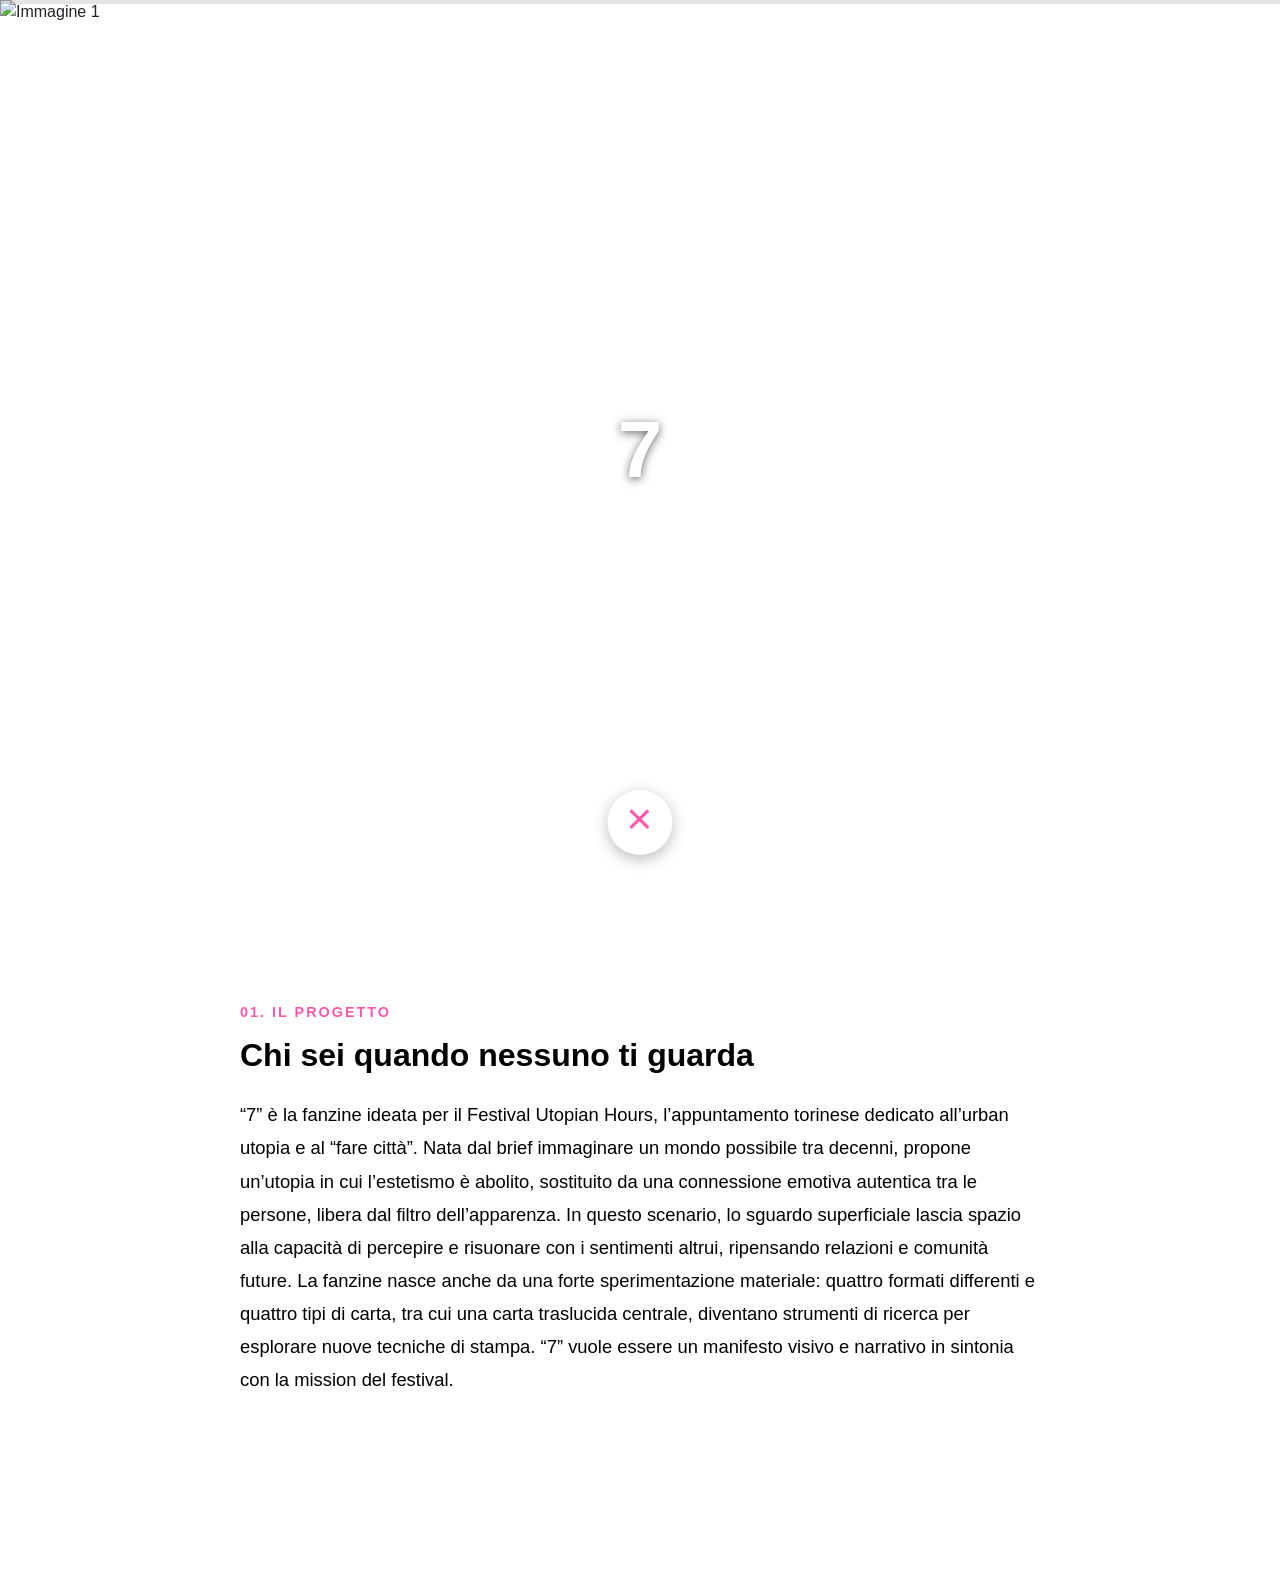
==== HTML/project1.html @ 189acf68 "Initial commit" ====
<!DOCTYPE html>
<html lang="it">
<head>
  <meta charset="UTF-8">
  <meta name="viewport" content="width=device-width, initial-scale=1.0">  
  <title>Teresa Sansone Portfolio</title>
  
  <!-- CSS Loading -->
  <link href="https://cdn.jsdelivr.net/npm/bootstrap@5.3.3/dist/css/bootstrap.min.css" rel="stylesheet">
  <link href="../styles/teresina.css" rel="stylesheet">

</head>
<body>

  <!-- BARRA DI PROGRESSO (FISSA IN ALTO) -->
  <div class="progress-container">
    <div class="progress-bar-fill" id="myBar"></div>
  </div>

  <!-- TASTO CHIUDI / HOME -->
  <a href="../index.html" class="back-to-home" title="Torna alla Home" style="z-index: 10000;">
      <span>&times;</span>
  </a>

  <!-- HERO SECTION -->
  <section class="fullscreen-section">
    <div class="caption">
        <div class="fw-bold text-uppercase">7</div>
    </div>
    <img src="../SOURCES/GIF/maingif.gif" alt="Immagine 1">
  </section>

  <!-- SEZIONE PROGETTO (NUOVA) -->
  <main class="project-content container px-4">
    <div class="editorial-text">
      
      <div class="project-step">
        <span class="step-number">01. Il progetto</span>
        <h2 class="fw-bold mb-4">Chi sei quando nessuno ti guarda</h2>
        <p>“7” è la fanzine ideata per il Festival Utopian Hours, l’appuntamento torinese dedicato all’urban utopia e al “fare città”.
Nata dal brief immaginare un mondo possibile tra decenni, propone un’utopia in cui l’estetismo è abolito, sostituito da una connessione emotiva autentica tra le persone, libera dal filtro dell’apparenza. In questo scenario, lo sguardo superficiale lascia spazio alla capacità di percepire e risuonare con i sentimenti altrui, ripensando relazioni e comunità future.
La fanzine nasce anche da una forte sperimentazione materiale: quattro formati differenti e quattro tipi di carta, tra cui una carta traslucida centrale, diventano strumenti di ricerca per esplorare nuove tecniche di stampa. 
“7” vuole essere un manifesto visivo e narrativo in sintonia con la mission del festival.
</p>
      </div>

      

  <!-- SEZIONE TESTO FINALE -->
<!--   <section class="p-5 text-white bg-dark text-center">
    <div class="container py-5">
        <h2 class="fw-bold">Credits</h2>
        <p class="opacity-50">Teresa Sansone &copy; 2026</p>
    </div>
  </section>
 -->
  <!-- JAVASCRIPT FACILE PER LA BARRA -->
     <script src="../JS/progresbarre.js">
</script>
</body>
</html>
---- styles/teresina.css ----
:root { 
        --main-pink: #FF59AC;
        --nav-height: 100px; /* Verrà aggiornato dal JS */
    }

    /* --- RESET & BASE --- */
    * { box-sizing: border-box; }
    body { 
        font-family: sans-serif; 
        margin: 0; padding: 0; 
        overflow-x: hidden;
        background-color: white;
    }

    /* --- NAVBAR --- */
    .navbar { 
        background-color: white !important; 
        z-index: 1050; 
        padding: 0 !important;
        border: none !important;
    box-shadow:0 1px 15.6px #777 !important;
    }
    .navbar-brand { margin: 0; padding: 0; }
    .navbar-brand img {
        transition: transform 0.3s ease-in-out;
        display: block;
        width: 100%;
        height: auto;
    }
    .navbar-brand:hover img { transform: scale(1.03); }

    /* --- BOTTONI --- */
    .btn-outline-cool, #open-btn-mobile {
        background-color: var(--main-pink) !important;
        color: white !important;
        border: none !important;
        border-radius: 50px !important;
        padding: 10px 25px !important;
        font-weight: bold;
        transition: transform 0.3s ease !important;
        box-shadow: none !important;
    }
    .btn-outline-cool:hover { transform: scale(1.05); }

    /* --- COLONNE SCROLLABILI --- */
    .column-scroll {
        margin-top: var(--nav-height);
        height: calc(100vh - var(--nav-height));
        overflow-y: auto;
    }

    /* Scrollbar Personalizzata Rosa/Grigio */
    .column-scroll::-webkit-scrollbar { width: 8px; }
    .column-scroll::-webkit-scrollbar-track { background: #f1f1f1; }
    .column-scroll::-webkit-scrollbar-thumb { 
        background: var(--main-pink); 
        border-radius: 10px; 
        border: 2px solid #a8a8a8;
    }
    .column-scroll { scrollbar-width: thin; scrollbar-color: var(--main-pink) #f1f1f1; }

    /* --- LAYOUT PC (Desktop) --- */
    @media (min-width: 992px) {
        .navbar-brand img { width: 600px; } /* Dimensione logo PC */
        .nav-btn-desktop { display: block !important; }
        #open-btn-mobile { display: none !important; }
    }

    /* --- LAYOUT MOBILE --- */
    @media (max-width: 991px) {
        .navbar-brand { width: 100% !important; text-align: center; }
        .nav-btn-desktop { display: none !important; }
        #open-btn-mobile { 
            display: flex !important; 
            position: fixed; bottom: 30px; left: 50%; transform: translateX(-50%);
            z-index: 900; white-space: nowrap;
        }
        .column-scroll {
            height: auto;
            overflow-y: visible;
            margin-top: var(--nav-height);
        }
    }

    /* --- OVERLAY & CARD --- */
    #overlay {
        position: fixed; top: 0; left: 0; width: 100%; height: 100%;
        background: rgba(0, 0, 0, 0.8); backdrop-filter: blur(10px);
        display: none; z-index: 3000; align-items: center; justify-content: center;
        opacity: 0; transition: opacity 0.5s ease;
    }
    #overlay.visible { display: flex; opacity: 1; }
    #morph-card {
        background: var(--main-pink); width: 550px; max-width: 90%;
        border-radius: 40px; padding: 40px; color: white;
        transform: scale(0.8); transition: all 0.4s cubic-bezier(0.34, 1.56, 0.64, 1);
    }
    #overlay.active #morph-card { transform: scale(1); }
    .contact-form input, .contact-form textarea {
        width: 100%; background: transparent; border: none; border-bottom: 1px solid rgba(255,255,255,0.5);
        color: white; margin-bottom: 20px; outline: none; padding: 10px 0;
    }
    .contact-form input::placeholder { color: rgba(255,255,255,0.6); }

    /* --- CHIUDI X --- */
    .close-circle {
        position: fixed; bottom: 5%; left: 50%; 
        transform: translateX(-50%) scale(0);
        width: 65px; height: 65px; background: white; color: var(--main-pink);
        border-radius: 50%; border: none; font-size: 45px; 
        display: flex; align-items: center; justify-content: center; 
        padding-bottom: 8px; cursor: pointer; z-index: 3001;
        transition: transform 0.4s cubic-bezier(0.175, 0.885, 0.32, 1.275), background 0.3s, color 0.3s;
    }

    #overlay.active .close-circle { transform: translateX(-50%) scale(1); }

    /* Hover della X con alta priorità */
    #overlay.active .close-circle:hover {
        transform: translateX(-50%) scale(1.15) !important;
        background-color: var(--main-pink) !important;
        color: white !important;
    }

.back-to-home {
    /* Posizionamento */
    position: fixed; 
    bottom: 5%; 
    left: 50%; 
    transform: translateX(-50%); /* Rimosso scale(0), ora è sempre visibile */
    
    /* Forma e Colori */
    width: 65px; 
    height: 65px; 
    background-color: white; 
    color: var(--main-pink);
    border-radius: 50%; 
    border: none; 
    
    /* Testo e Icona */
    font-size: 45px; /* Ridotto leggermente per centrare meglio le icone */
    display: flex; 
    align-items: center; 
    justify-content: center; 
    padding-bottom: 8px; cursor: pointer; z-index: 3001;
    text-decoration: none !important; /* Fondamentale per il tag <a> */
    
    /* Feedback visivo */
    z-index: 800; /* Più basso dell'overlay (3001) ma sopra i progetti */
    box-shadow: 0 4px 15px rgba(0, 0, 0, 0.272); /* Ombra per profondità */
    
    /* Animazioni */
    transition:  transform 0.4s cubic-bezier(0.175, 0.885, 0.32, 1.275),
                 background-color 0.3s ease,
                  color 0.3s ease;
}

/* Effetto Hover */
.back-to-home:hover {
    transform: translateX(-50%) scale(1.15);
    background-color: var(--main-pink);
    color: white;
    box-shadow: 0 8px 25px rgba(255, 89, 172, 0.357);
}

    .map-wrapper {
    width: 100%;
    border-radius: 20px; /* Arrotonda gli angoli della mappa */
    overflow: hidden;    /* Taglia gli angoli dell'iframe */
    border: 1px solid rgba(255, 255, 255, 0.3);
    
    /* Effetto minimalista: bianco e nero, torna a colori al passaggio del mouse */
    filter: grayscale(1) opacity(0.8);
    transition: all 0.4s ease;
}

.map-wrapper:hover {
    filter: grayscale(0) opacity(1);
}

.map-wrapper iframe {
    display: block; /* Toglie piccoli spazi bianchi sotto l'iframe */
}

/* --- FEED PROGETTI FULL SCREEN --- */
.project-item {
    position: relative;
    display: block;
    width: 100%;
    height: 500px; /* Regola l'altezza dei blocchi come preferisci */
    overflow: hidden;
    text-decoration: none !important;
}

.project-item img {
    width: 100%;
    height: 100%;
    object-fit: cover; /* Fondamentale: riempie il blocco senza deformarsi */
    transition: transform 0.6s cubic-bezier(0.165, 0.84, 0.44, 1);
}

.project-overlay {
    position: absolute;
    top: 0;
    left: 0;
    width: 100%;
    height: 100%;
    background: rgba(0, 0, 0, 0.2); /* Velatura scura per leggere meglio il testo */
    display: flex;
    align-items: center;
    justify-content: center;
    transition: background 0.3s ease;
}

.project-title {
    color: white;
    font-size: 2.5rem; /* Dimensione del testo */
    font-weight: 800;   /* Extra Bold come nell'immagine */
    text-align: center;
    padding: 0 20px;
    margin: 0;
    text-shadow: 0 2px 10px rgba(0,0,0,0.3); /* Ombra leggera per leggibilità */
}

/* --- EFFETTI HOVER --- */
.project-item:hover img {
    transform: scale(1.05); /* Lieve zoom dell'immagine */
}

.project-item:hover .project-overlay {
    background: rgba(0, 0, 0, 0.4); /* Si scurisce un po' di più al passaggio */
}

/* Rendi il titolo rosa quando ci passi sopra (opzionale) */
/* .project-item:hover .project-title { color: var(--main-pink); } */

/* --- MOBILE --- */
@media (max-width: 767px) {
    .project-item {
        height: 350px; /* Blocchi un po' più bassi su telefono */
    }
    .project-title {
        font-size: 1.5rem;
    }
}

    /* --- SEZIONE IMMAGINE FULLSCREEN --- */
    .fullscreen-section {
        width: 100%;
        height: 100vh; /* Altezza pari al 100% dello schermo su PC */
        overflow: hidden;
        position: relative;
    }

    .fullscreen-section img {
        width: 100%;
        height: 100%;
        object-fit: cover; /* Riempie lo schermo senza deformarsi */
        display: block;
    }

    /* --- MOBILE ADJUSTMENT --- */
    @media (max-width: 767px) {
        .fullscreen-section {
            height: 100vh; /* Su mobile l'altezza si adatta all'immagine */
            min-height: 100vh; /* Ma mantiene almeno metà schermo */
        }
        .fullscreen-section img {
            height: 100vh; /* L'immagine mantiene la sua proporzione naturale */
        }
    }

    /* --- TESTO SOPRA L'IMMAGINE (Opzionale) --- */
    .caption {
        position: absolute;
        top: 50%;
        left: 50%;
        transform: translate(-50%, -50%);
        color: white;   
        z-index: 10;
        text-align: center;
        font-size: 80px;
        text-shadow: 0 2px 10px #00000095; /* Ombra leggera per leggibilità */
    }

@media (max-width: 767px) {
    .caption {
        position: absolute;
        top: 50%;
        left: 50%;
        transform: translate(-50%, -50%);
        color: white;   
        z-index: 10;
        text-align: center;
        width: 90%;          /* più larga */
        max-width: 320px;    /* regola questo valore */
        font-size: 25px;
        text-shadow: 0 2px 10px  #00000095; /* Ombra leggera per leggibilità */
    }

}

    /* BARRA DI PROGRESSO ORIZZONTALE */
    .progress-container {
      position: fixed;
      top: 0;
      left: 0;
      width: 100%;
      height: 4px; /* Sottile ed elegante */
      background: rgba(0,0,0,0.1);
      z-index: 9999;
    }

    .progress-bar-fill {
      height: 100%;
      background: var(--main-pink);
      width: 0%; /* Inizia a zero, gestita da JS */
      box-shadow: 0 0 10px var(--main-pink);
    }

    /* CONTENUTO PROGETTO */
    .project-content {
      background-color: #fff;
      color: #000;
      padding: 100px 0;
    }

    .editorial-text {
      max-width: 800px;
      margin: 0 auto;
      font-size: 1.15rem;
      line-height: 1.8;
    }

    .project-step {
      margin-bottom: 80px;
    }

    .step-number {
      color: var(--main-pink);
      font-weight: 800;
      font-size: 0.9rem;
      text-transform: uppercase;
      letter-spacing: 2px;
      display: block;
      margin-bottom: 10px;
    }
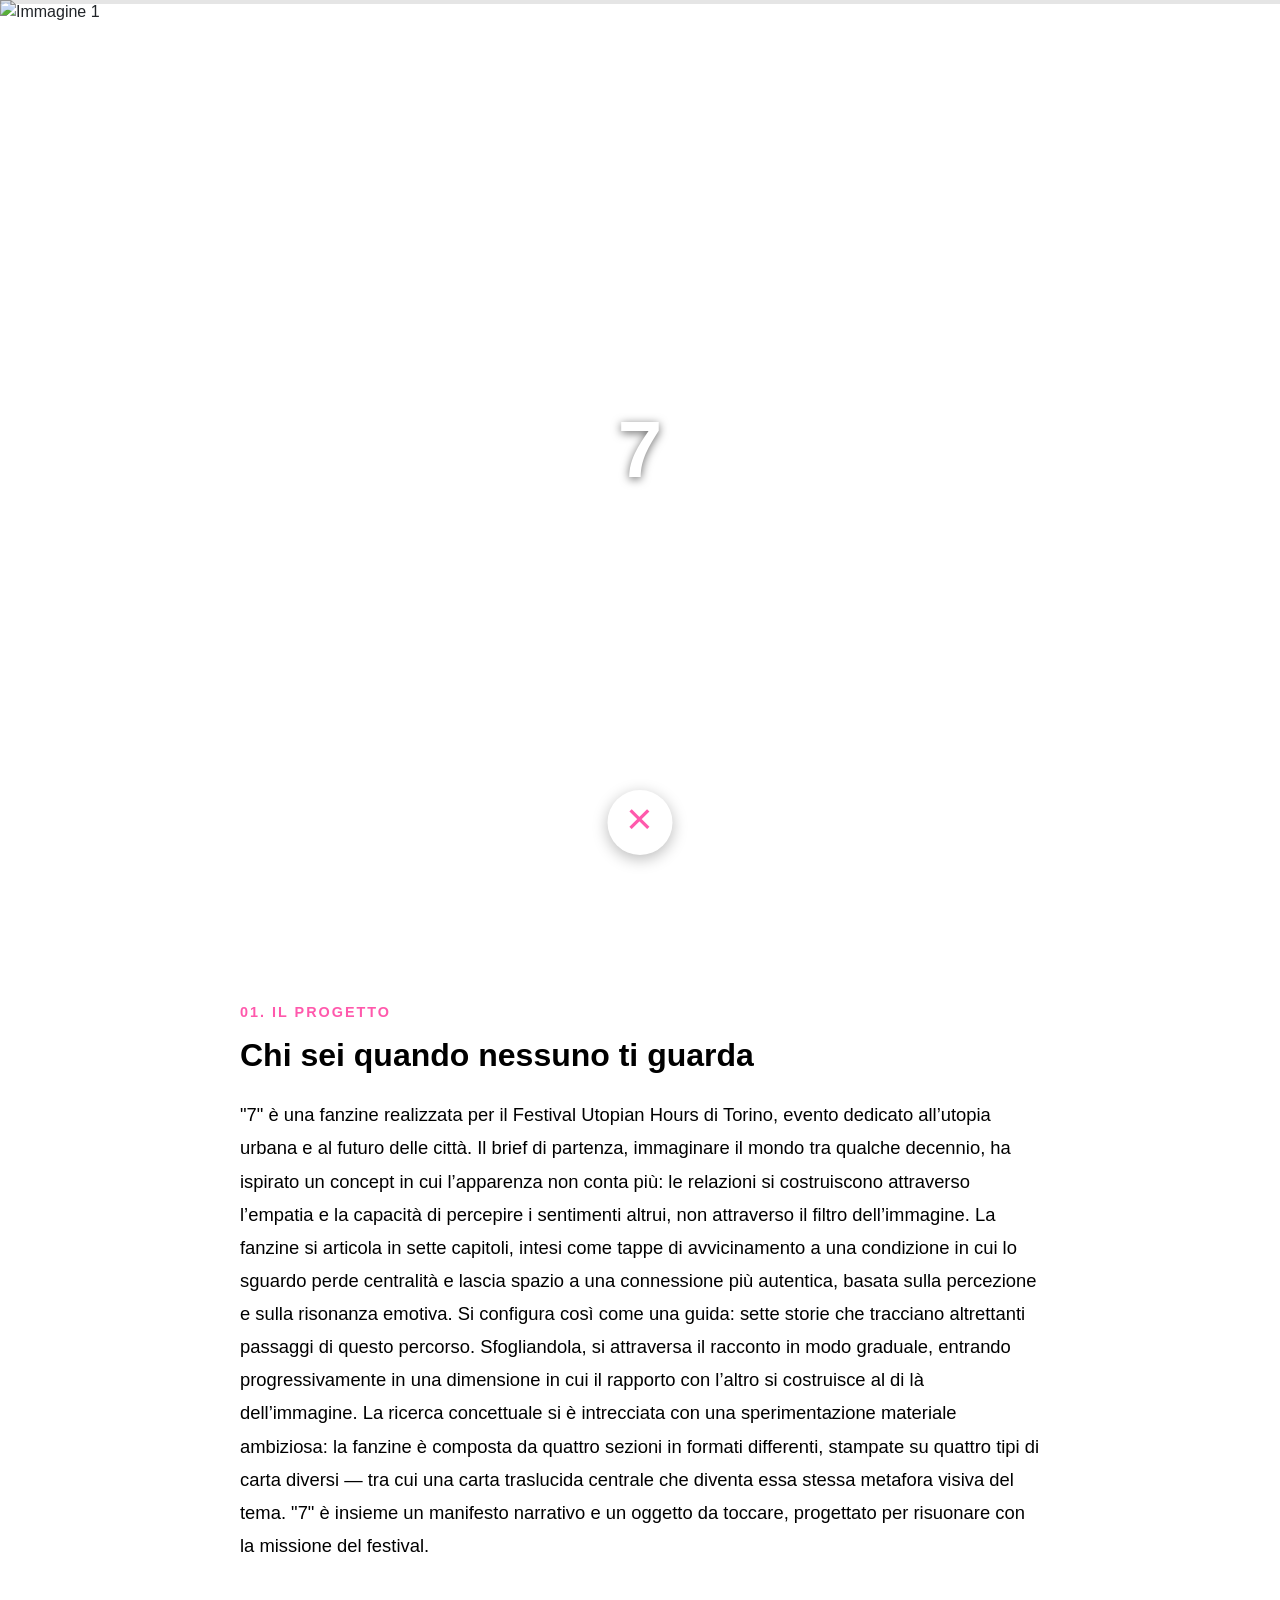
==== commit 94b44b61: "CHANGED IDENX AND project1" ====
--- a/HTML/project1.html
+++ b/HTML/project1.html
@@ -37,10 +37,10 @@
       <div class="project-step">
         <span class="step-number">01. Il progetto</span>
         <h2 class="fw-bold mb-4">Chi sei quando nessuno ti guarda</h2>
-        <p>“7” è la fanzine ideata per il Festival Utopian Hours, l’appuntamento torinese dedicato all’urban utopia e al “fare città”.
-Nata dal brief immaginare un mondo possibile tra decenni, propone un’utopia in cui l’estetismo è abolito, sostituito da una connessione emotiva autentica tra le persone, libera dal filtro dell’apparenza. In questo scenario, lo sguardo superficiale lascia spazio alla capacità di percepire e risuonare con i sentimenti altrui, ripensando relazioni e comunità future.
-La fanzine nasce anche da una forte sperimentazione materiale: quattro formati differenti e quattro tipi di carta, tra cui una carta traslucida centrale, diventano strumenti di ricerca per esplorare nuove tecniche di stampa. 
-“7” vuole essere un manifesto visivo e narrativo in sintonia con la mission del festival.
+        <p>"7" è una fanzine realizzata per il Festival Utopian Hours di Torino, evento dedicato all’utopia urbana e al futuro delle città. Il brief di partenza, immaginare il mondo tra qualche decennio, ha ispirato un concept in cui l’apparenza non conta più: le relazioni si costruiscono attraverso l’empatia e la capacità di percepire i sentimenti altrui, non attraverso il filtro dell’immagine.
+La fanzine si articola in sette capitoli, intesi come tappe di avvicinamento a una condizione in cui lo sguardo perde centralità e lascia spazio a una connessione più autentica, basata sulla percezione e sulla risonanza emotiva. Si configura così come una guida: sette storie che tracciano altrettanti passaggi di questo percorso. Sfogliandola, si attraversa il racconto in modo graduale, entrando progressivamente in una dimensione in cui il rapporto con l’altro si costruisce al di là dell’immagine.
+La ricerca concettuale si è intrecciata con una sperimentazione materiale ambiziosa: la fanzine è composta da quattro sezioni in formati differenti, stampate su quattro tipi di carta diversi — tra cui una carta traslucida centrale che diventa essa stessa metafora visiva del tema.
+"7" è insieme un manifesto narrativo e un oggetto da toccare, progettato per risuonare con la missione del festival.
 </p>
       </div>
 
--- a/styles/teresina.css
+++ b/styles/teresina.css
@@ -344,4 +344,32 @@
       letter-spacing: 2px;
       display: block;
       margin-bottom: 10px;
-    }   +    }   
+
+    .social-btn {
+    width: 50px;
+    height: 50px;
+    background: rgba(255,255,255,0.15);
+    border-radius: 50%;
+    display: flex;
+    align-items: center;
+    justify-content: center;
+}
+
+.social-btn img {
+    filter: brightness(0) invert(1); /* bianco */
+    width: 24px;
+    height: 24px;
+}
+
+.social-btn:hover {
+    opacity: 1;
+    transform: scale(1.2);
+}
+
+.social-links {
+    display: flex;
+    justify-content: center;
+    gap: 20px;
+    margin-top: 1rem;
+}
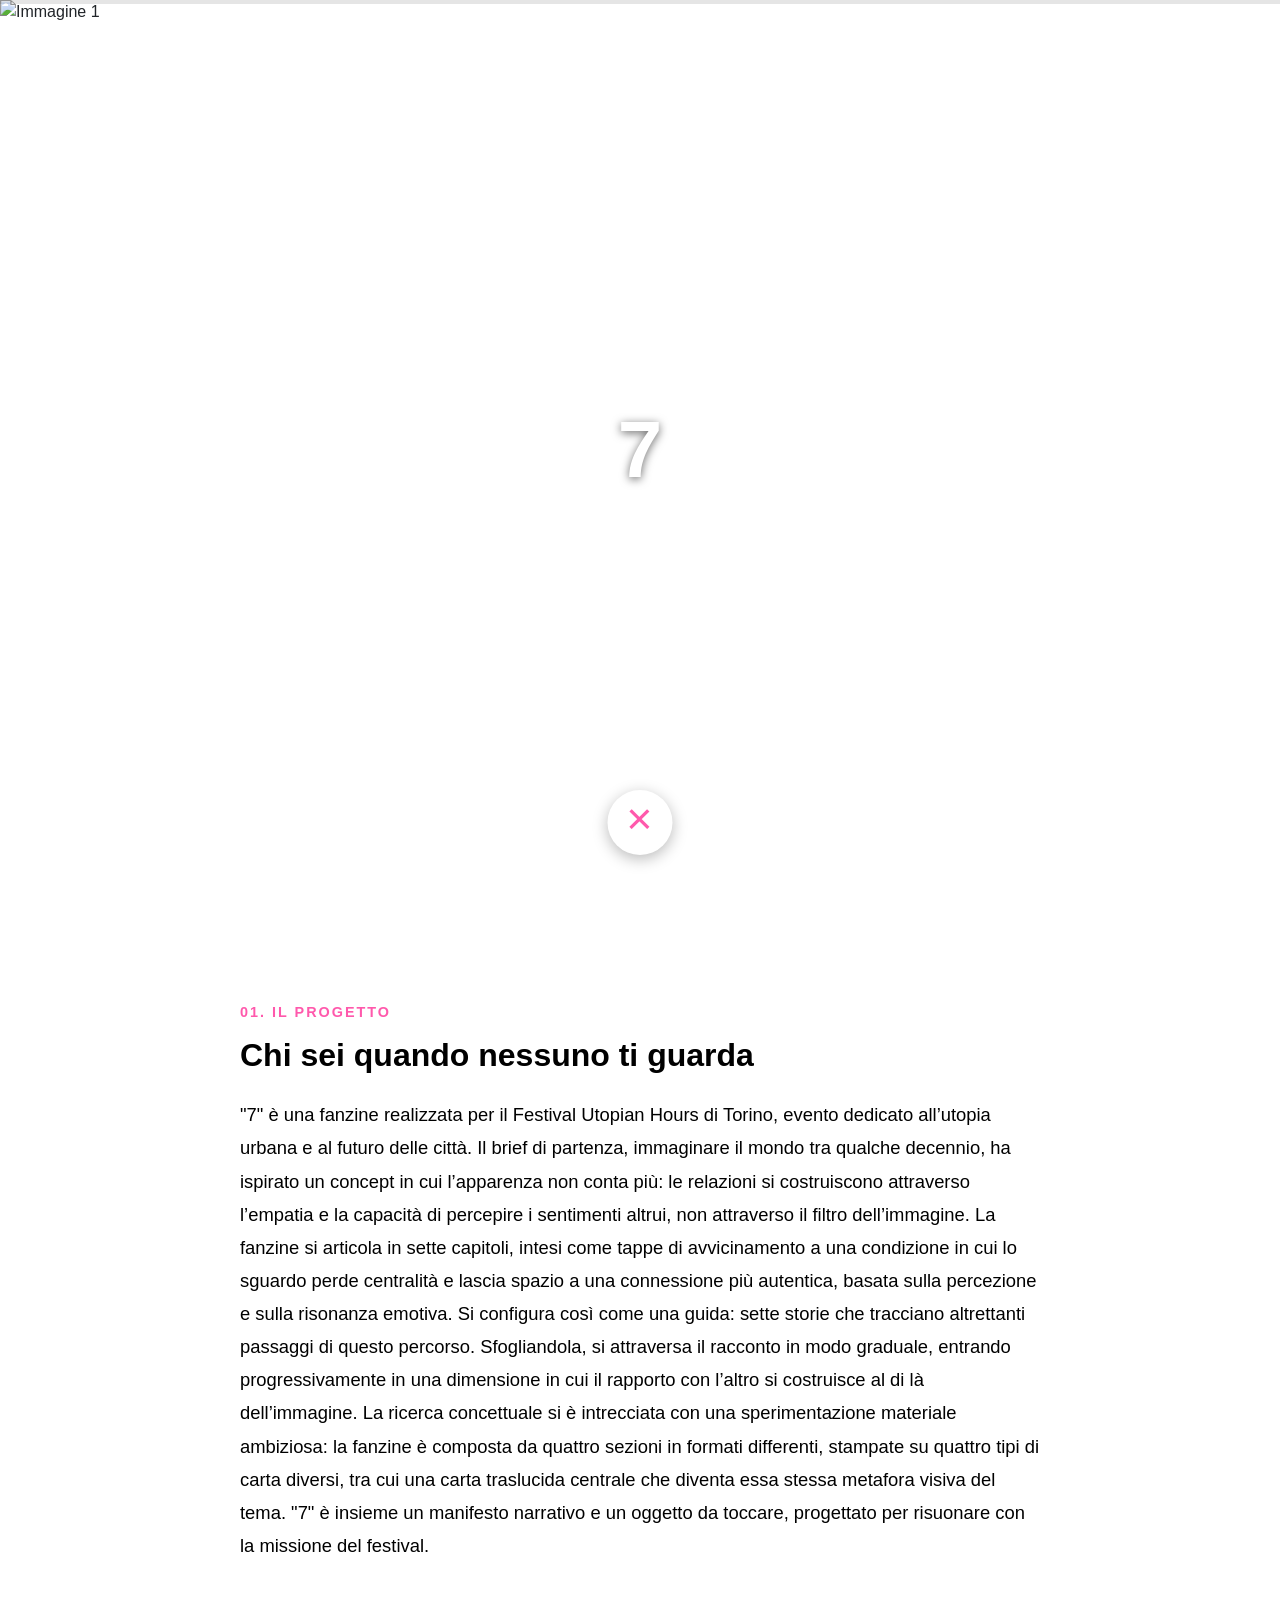
==== commit 91f33950: "Update project1.html" ====
--- a/HTML/project1.html
+++ b/HTML/project1.html
@@ -39,7 +39,7 @@
         <h2 class="fw-bold mb-4">Chi sei quando nessuno ti guarda</h2>
         <p>"7" è una fanzine realizzata per il Festival Utopian Hours di Torino, evento dedicato all’utopia urbana e al futuro delle città. Il brief di partenza, immaginare il mondo tra qualche decennio, ha ispirato un concept in cui l’apparenza non conta più: le relazioni si costruiscono attraverso l’empatia e la capacità di percepire i sentimenti altrui, non attraverso il filtro dell’immagine.
 La fanzine si articola in sette capitoli, intesi come tappe di avvicinamento a una condizione in cui lo sguardo perde centralità e lascia spazio a una connessione più autentica, basata sulla percezione e sulla risonanza emotiva. Si configura così come una guida: sette storie che tracciano altrettanti passaggi di questo percorso. Sfogliandola, si attraversa il racconto in modo graduale, entrando progressivamente in una dimensione in cui il rapporto con l’altro si costruisce al di là dell’immagine.
-La ricerca concettuale si è intrecciata con una sperimentazione materiale ambiziosa: la fanzine è composta da quattro sezioni in formati differenti, stampate su quattro tipi di carta diversi — tra cui una carta traslucida centrale che diventa essa stessa metafora visiva del tema.
+La ricerca concettuale si è intrecciata con una sperimentazione materiale ambiziosa: la fanzine è composta da quattro sezioni in formati differenti, stampate su quattro tipi di carta diversi, tra cui una carta traslucida centrale che diventa essa stessa metafora visiva del tema.
 "7" è insieme un manifesto narrativo e un oggetto da toccare, progettato per risuonare con la missione del festival.
 </p>
       </div>
@@ -58,4 +58,4 @@
      <script src="../JS/progresbarre.js">
 </script>
 </body>
-</html>+</html>
--- a/styles/teresina.css
+++ b/styles/teresina.css
@@ -367,9 +367,26 @@
     transform: scale(1.2);
 }
 
+/* --- WRAPPER MEDIA (PNG e GIF) --- */
+.media-wrapper {
+    background: #f8f8f8;
+    border-radius: 0px;
+    overflow: hidden;
+    display: flex;
+    align-items: center;
+    justify-content: center;
+}
+
+.project-media {
+    width: 100%;
+    height: auto;
+    display: block;
+    object-fit: contain;
+}
+
 .social-links {
     display: flex;
     justify-content: center;
     gap: 20px;
     margin-top: 1rem;
-}+}
